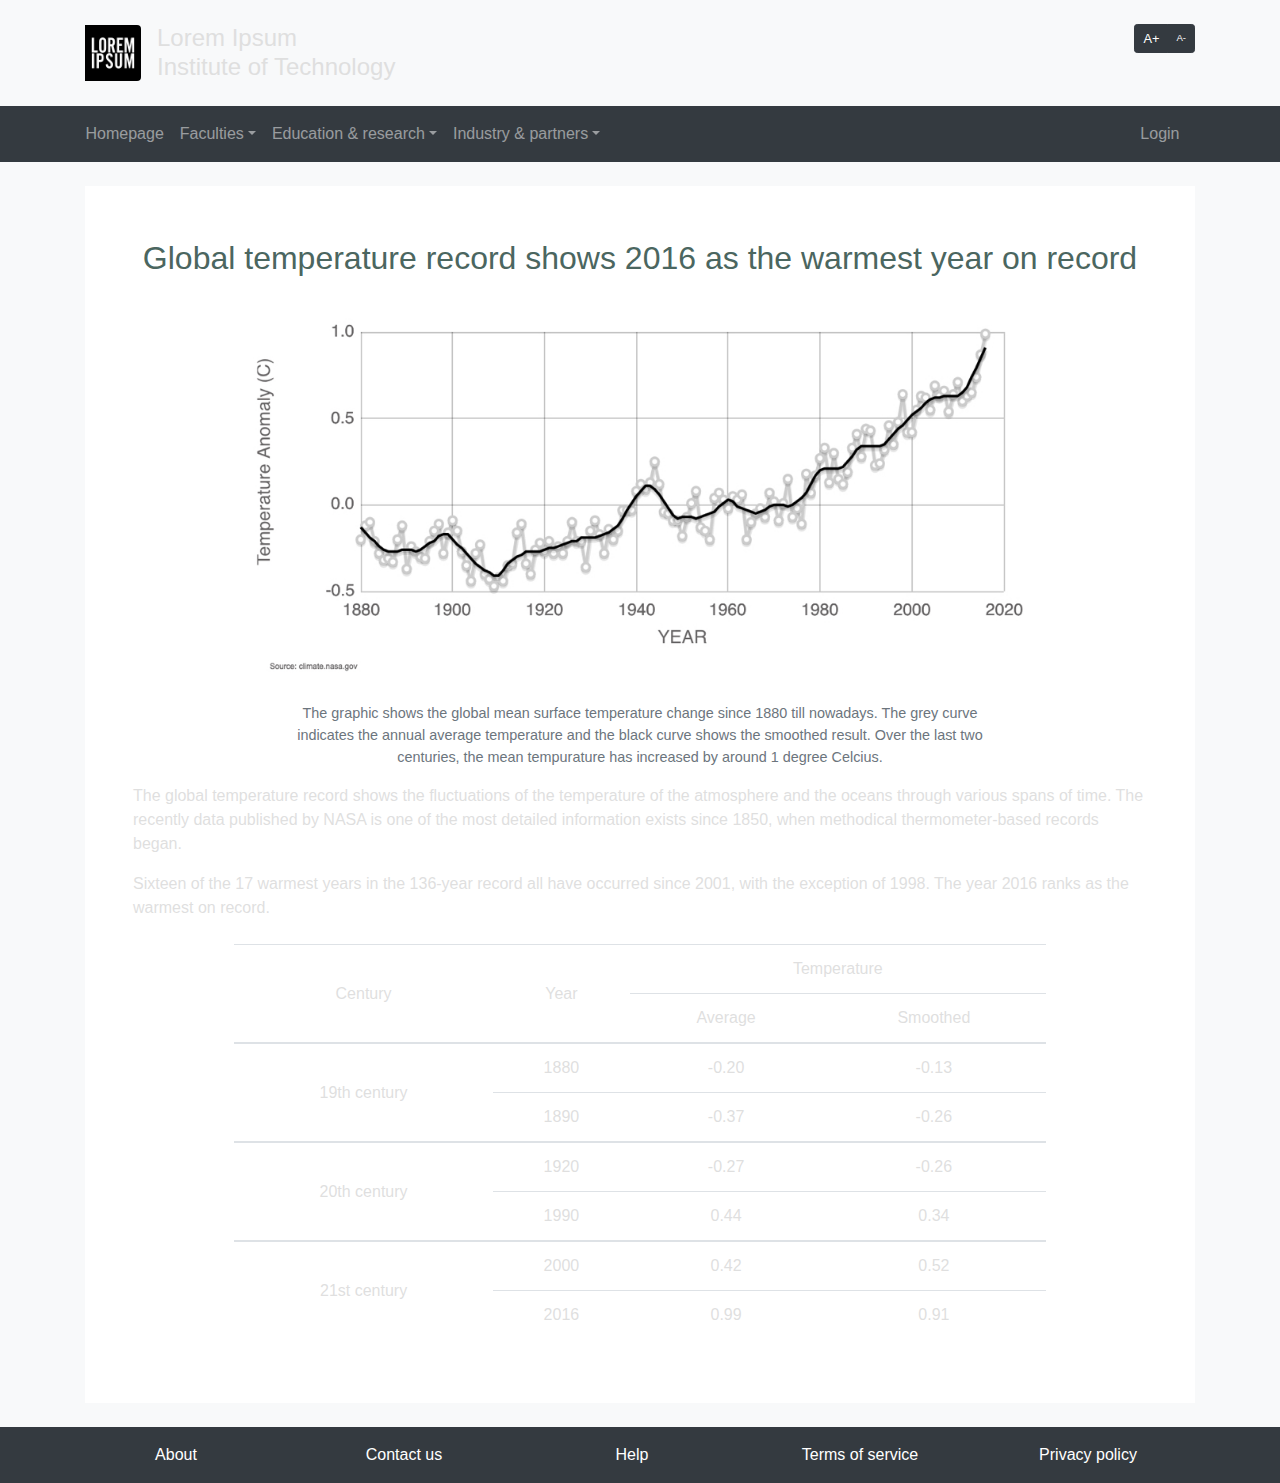
==== article.html @ 2119c1ca "init" ====
<!DOCTYPE html>
<html lang="en" id="root">

<head>
    <meta charset="UTF-8">
    <meta name="viewport" content="width=device-width, initial-scale=1, shrink-to-fit=no">
    <meta http-equiv="X-UA-Compatible" content="ie=edge">
    <title>Lorem Ipsum Institute of Technolgoy</title>
    <link href="./css/bootstrap.css" rel="stylesheet">
    <link href="./css/common.css" rel="stylesheet">
    <link href="./css/article.css" rel="stylesheet">
</head>

<body class="d-flex flex-column bg-light">
    <div class="container-fluid d-none d-lg-block my-4 header">
        <div class="container">
            <div class="row no-gutters">
                <div class="col-8 media">
                    <img class="align-self-center mr-3 rounded-right logo" src="./img/logo.jpg">
                    <div class="media-body align-self-center">
                        <div class="mb-0 title">Lorem Ipsum
                            <br>Institute of Technology
                        </div>
                    </div>
                </div>
                <div class="col-4">
                    <div class="btn-toolbar justify-content-end">
                        <div class="btn-group btn-group-sm">
                            <button class="btn btn-dark font-increase-button" id="font-increase-button">A+</button>
                            <button class="btn btn-dark font-decrease-button" id="font-decrease-button">A-</button>
                        </div>
                    </div>
                </div>
            </div>
        </div>
    </div>

    <div class="container-fluid bg-dark nav">
        <div class="container">
            <div class="navbar navbar-dark bg-dark navbar-expand-lg px-0">
                <div class="navbar-brand d-lg-none">
                    <img class="rounded-right" src="./img/logo.jpg" width="40" height="40">
                </div>
                <button class="navbar-toggler" type="button">
                    <span class="navbar-toggler-icon"></span>
                </button>
                <div class="collapse navbar-collapse" id="nav-bar-content">
                    <div class="navbar-nav mr-auto">
                        <div class="nav-item">
                            <a class="nav-link" href="./">Homepage</a>
                        </div>
                        <div class="nav-item dropdown">
                            <a class="nav-link dropdown-toggle" href="#" id="nav-bar-faculties">Faculties</a>
                            <div class="dropdown-menu">
                                <div>
                                    <a class="dropdown-item" href="./empty.html?title=Applied+sciences">Applied sciences</a>
                                </div>
                                <div>
                                    <a class="dropdown-item" href="./empty.html?title=Architecture+%26+planning">Architecture &amp; planning</a>
                                </div>
                                <div>
                                    <a class="dropdown-item" href="./empty.html?title=Construction+%26+environment">Construction &amp; environment</a>
                                </div>
                                <div>
                                    <a class="dropdown-item" href="./empty.html?title=Engineering">Engineering</a>
                                </div>
                                <div>
                                    <a class="dropdown-item" href="./empty.html?title=Health+%26+social+sciences">Health &amp; social sciences</a>
                                </div>
                            </div>
                        </div>
                        <div class="nav-item dropdown">
                            <a class="nav-link dropdown-toggle" href="#" id="nav-bar-education">Education &amp; research</a>
                            <div class="dropdown-menu">
                                <div>
                                    <a class="dropdown-item" href="./empty.html?title=Bachelor">Bachelor</a>
                                </div>
                                <div>
                                    <a class="dropdown-item" href="./empty.html?title=Master">Master</a>
                                </div>
                                <div>
                                    <a class="dropdown-item" href="./empty.html?title=Continuing+education">Continuing education</a>
                                </div>
                                <div>
                                    <a class="dropdown-item" href="./empty.html?title=Doctorate">Doctorate</a>
                                </div>
                            </div>
                        </div>
                        <div class="nav-item dropdown">
                            <a class="nav-link dropdown-toggle" href="#" id="nav-bar-industry">Industry &amp; partners</a>
                            <div class="dropdown-menu">
                                <div>
                                    <a class="dropdown-item" href="./empty.html?title=Public+relations">Public relations</a>
                                </div>
                                <div>
                                    <a class="dropdown-item" href="./empty.html?title=Commercialization">Commercialization</a>
                                </div>
                                <div>
                                    <a class="dropdown-item" href="./empty.html?title=Sponsors+%26+partners">Sponsors &amp; partners</a>
                                </div>
                            </div>
                        </div>
                    </div>
                    <div class="navbar-nav">
                        <div class="nav-item">
                            <a class="nav-link" href="./login.html">Login</a>
                        </div>
                    </div>
                </div>
            </div>
            <div class="d-lg-none">
                <div class="btn-toolbar justify-content-end">
                    <div class="btn-group btn-group-sm">
                        <button class="btn btn-dark text-white font-increase-button" id="font-increase-button-1">A+</button>
                        <button class="btn btn-dark text-white font-decrease-button" id="font-decrease-button-1">A-</button>
                    </div>
                </div>
            </div>
        </div>
    </div>

    <div class="container mt-4 main" id="main">
        <div class="p-5 bg-white">
            <div class="text-primary text-center mb-4 title">Global temperature record shows 2016 as the warmest year on record</div>
            <div class="text-center wrapper">
                <img src="./img/temperature.jpg" class="figure-img img-fluid">
                <p class="figure-caption text-center px-5">The graphic shows the global mean surface temperature change since 1880 till nowadays. The grey curve indicates
                    the annual average temperature and the black curve shows the smoothed result. Over the last two centuries,
                    the mean tempurature has increased by around 1 degree Celcius.</p>
            </div>
            <p>The global temperature record shows the fluctuations of the temperature of the atmosphere and the oceans through
                various spans of time. The recently data published by NASA is one of the most detailed information exists
                since 1850, when methodical thermometer-based records began.
            </p>
            <p>Sixteen of the 17 warmest years in the 136-year record all have occurred since 2001, with the exception of 1998.
                The year 2016 ranks as the warmest on record.</p>
            <div class="table-responsive mt-4 wrapper">
                <table class="table text-center">
                    <col>
                    <col>
                    <colgroup span="2"></colgroup>
                    <tbody class="thead-dark">
                        <tr>
                            <td class="align-middle" rowspan="2">Century</td>
                            <td class="align-middle" rowspan="2">Year</td>
                            <td class="align-middle" colspan="2">Temperature</td>
                        </tr>
                        <tr>
                            <td class="align-middle">Average</td>
                            <td class="align-middle">Smoothed</td>
                        </tr>
                    </tbody>
                    <tbody>
                        <tr>
                            <td class="align-middle" rowspan="2">19th century</td>
                            <td>1880</td>
                            <td>-0.20</td>
                            <td>-0.13</td>
                        </tr>
                        <tr>
                            <td>1890</td>
                            <td>-0.37</td>
                            <td>-0.26</td>
                        </tr>
                    </tbody>
                    <tbody>
                        <tr>
                            <td class="align-middle" rowspan="2">20th century</td>
                            <td>1920</td>
                            <td>-0.27</td>
                            <td>-0.26</td>
                        </tr>
                        <tr>
                            <td>1990</td>
                            <td>0.44</td>
                            <td>0.34</td>
                        </tr>
                    </tbody>
                    <tbody>
                        <tr>
                            <td class="align-middle" rowspan="2">21st century</td>
                            <td>2000</td>
                            <td>0.42</td>
                            <td>0.52</td>
                        </tr>
                        <tr>
                            <td>2016</td>
                            <td>0.99</td>
                            <td>0.91</td>
                        </tr>
                    </tbody>
                </table>
            </div>
        </div>
    </div>

    <div class="container-fluid bg-dark mt-4 footer">
        <div class="container text-center py-3">
            <div class="row justify-content-around">
                <a class="col-12 col-md mr-3 text-white" href="./empty.html?title=About">About</a>
                <a class="col-12 col-md mr-3 text-white" href="./empty.html?title=Contact+us">Contact us</a>
                <a class="col-12 col-md mr-3 text-white" href="./empty.html?title=Help">Help</a>
                <a class="col-12 col-md mr-3 text-white" href="./empty.html?title=Terms+of+services">Terms of service</a>
                <a class="col-12 col-md mr-3 text-white" href="./empty.html?title=Privacy+policy">Privacy policy</a>
            </div>
        </div>
    </div>
    
    <script type="text/javascript" src="./js/jquery.js"></script>
    <script type="text/javascript" src="./js/popper.js"></script>
    <script type="text/javascript" src="./js/bootstrap.js"></script>
    <script type="text/javascript" src="./js/common.js"></script>
    <script type="text/javascript" src="./js/article.js"></script>
</body>

</html>
---- css/common.css ----
html {
    font-size: 1rem
}

body,
html {
    height: 100%
}

body a,
body div,
body p {
    color: #dfdfdf
}

body a:hover {
    color: #cdcdcd
}

.title {
    font-size: 2rem;
    font-weight: 100
}

.subtitle {
    font-size: 1.2rem
}

.header .logo {
    height: 3.5rem;
    width: 3.5rem
}

.header .title {
    font-size: 1.5rem;
    line-height: 1.8rem
}

.header .font-increase-button,
.nav .font-increase-button {
    font-size: .8rem
}

.header .font-decrease-button,
.nav .font-decrease-button {
    font-size: .6rem
}

.footer,
.header,
.nav {
    flex: 0 0 auto
}

.main {
    flex: 1 0 auto
}
---- css/article.css ----
.main .wrapper {
    margin: auto;
    width: 80%
}
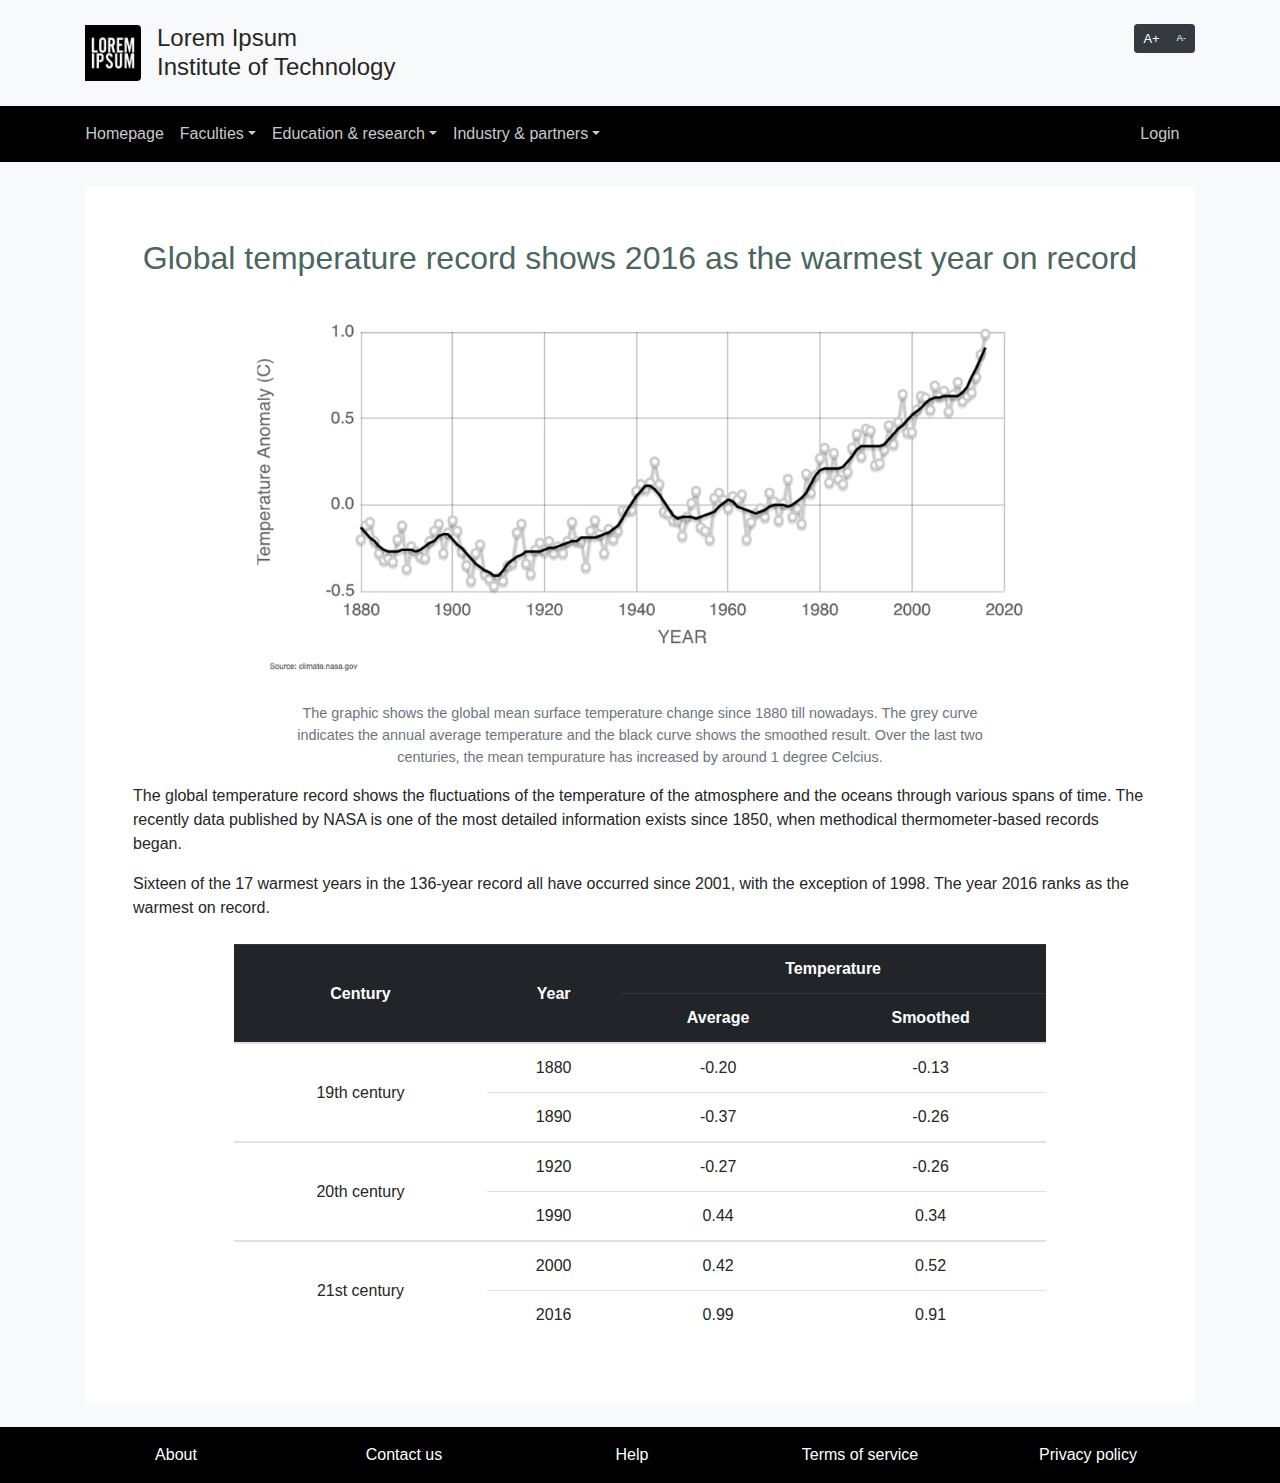
==== commit efca83de: "changes for ex5 (images) and ex 6 (table)" ====
--- a/article.html
+++ b/article.html
@@ -16,7 +16,7 @@
         <div class="container">
             <div class="row no-gutters">
                 <div class="col-8 media">
-                    <img class="align-self-center mr-3 rounded-right logo" src="./img/logo.jpg">
+                    <img class="align-self-center mr-3 rounded-right logo" src="./img/logo.jpg" alt="Logo of the Lorem Ipsum Institute of Technology">
                     <div class="media-body align-self-center">
                         <div class="mb-0 title">Lorem Ipsum
                             <br>Institute of Technology
@@ -123,10 +123,14 @@
         <div class="p-5 bg-white">
             <div class="text-primary text-center mb-4 title">Global temperature record shows 2016 as the warmest year on record</div>
             <div class="text-center wrapper">
-                <img src="./img/temperature.jpg" class="figure-img img-fluid">
-                <p class="figure-caption text-center px-5">The graphic shows the global mean surface temperature change since 1880 till nowadays. The grey curve indicates
-                    the annual average temperature and the black curve shows the smoothed result. Over the last two centuries,
-                    the mean tempurature has increased by around 1 degree Celcius.</p>
+                <figure role="group">
+                    <img src="./img/temperature.jpg" alt="Line chart of global average annual temperature" class="figure-img img-fluid">
+                    <figcaption>
+                        <p class="figure-caption text-center px-5">The graphic shows the global mean surface temperature change since 1880 till nowadays. The grey curve indicates
+                            the annual average temperature and the black curve shows the smoothed result. Over the last two centuries,
+                            the mean tempurature has increased by around 1 degree Celcius.</p>
+                    </figcaption>
+                </figure>
             </div>
             <p>The global temperature record shows the fluctuations of the temperature of the atmosphere and the oceans through
                 various spans of time. The recently data published by NASA is one of the most detailed information exists
@@ -136,18 +140,15 @@
                 The year 2016 ranks as the warmest on record.</p>
             <div class="table-responsive mt-4 wrapper">
                 <table class="table text-center">
-                    <col>
-                    <col>
-                    <colgroup span="2"></colgroup>
                     <tbody class="thead-dark">
                         <tr>
-                            <td class="align-middle" rowspan="2">Century</td>
-                            <td class="align-middle" rowspan="2">Year</td>
-                            <td class="align-middle" colspan="2">Temperature</td>
-                        </tr>
-                        <tr>
-                            <td class="align-middle">Average</td>
-                            <td class="align-middle">Smoothed</td>
+                            <th class="align-middle" rowspan="2" scope="rowgroup">Century</th>
+                            <th class="align-middle" rowspan="2" scope="rowgroup">Year</th>
+                            <th class="align-middle" colspan="2" scope="colgroup">Temperature</th>
+                        </tr>
+                        <tr>
+                            <th class="align-middle">Average</th>
+                            <th class="align-middle">Smoothed</th>
                         </tr>
                     </tbody>
                     <tbody>
--- a/css/common.css
+++ b/css/common.css
@@ -10,12 +10,35 @@
 body a,
 body div,
 body p {
-    color: #dfdfdf
+    color: #262626
 }
 
 body a:hover {
-    color: #cdcdcd
+    color: #2f67ff
 }
+
+h2 {
+  font-size: 1rem !important;
+  font-weight: bold
+}
+
+.bg-dark {
+  background-color: #000 !important
+}
+
+.navbar-dark .navbar-nav .nav-link {
+    color: rgba(255,255,255,0.8) !important;
+}
+
+.navbar-dark .navbar-nav .nav-link:hover {
+    color: rgba(255,255,255, 1) !important;
+}
+
+.dropdown-item:focus, .dropdown-item:hover {
+    color: rgba(255,255,255,0.8) !important;
+    background-color: #262626 !important;
+}
+
 
 .title {
     font-size: 2rem;
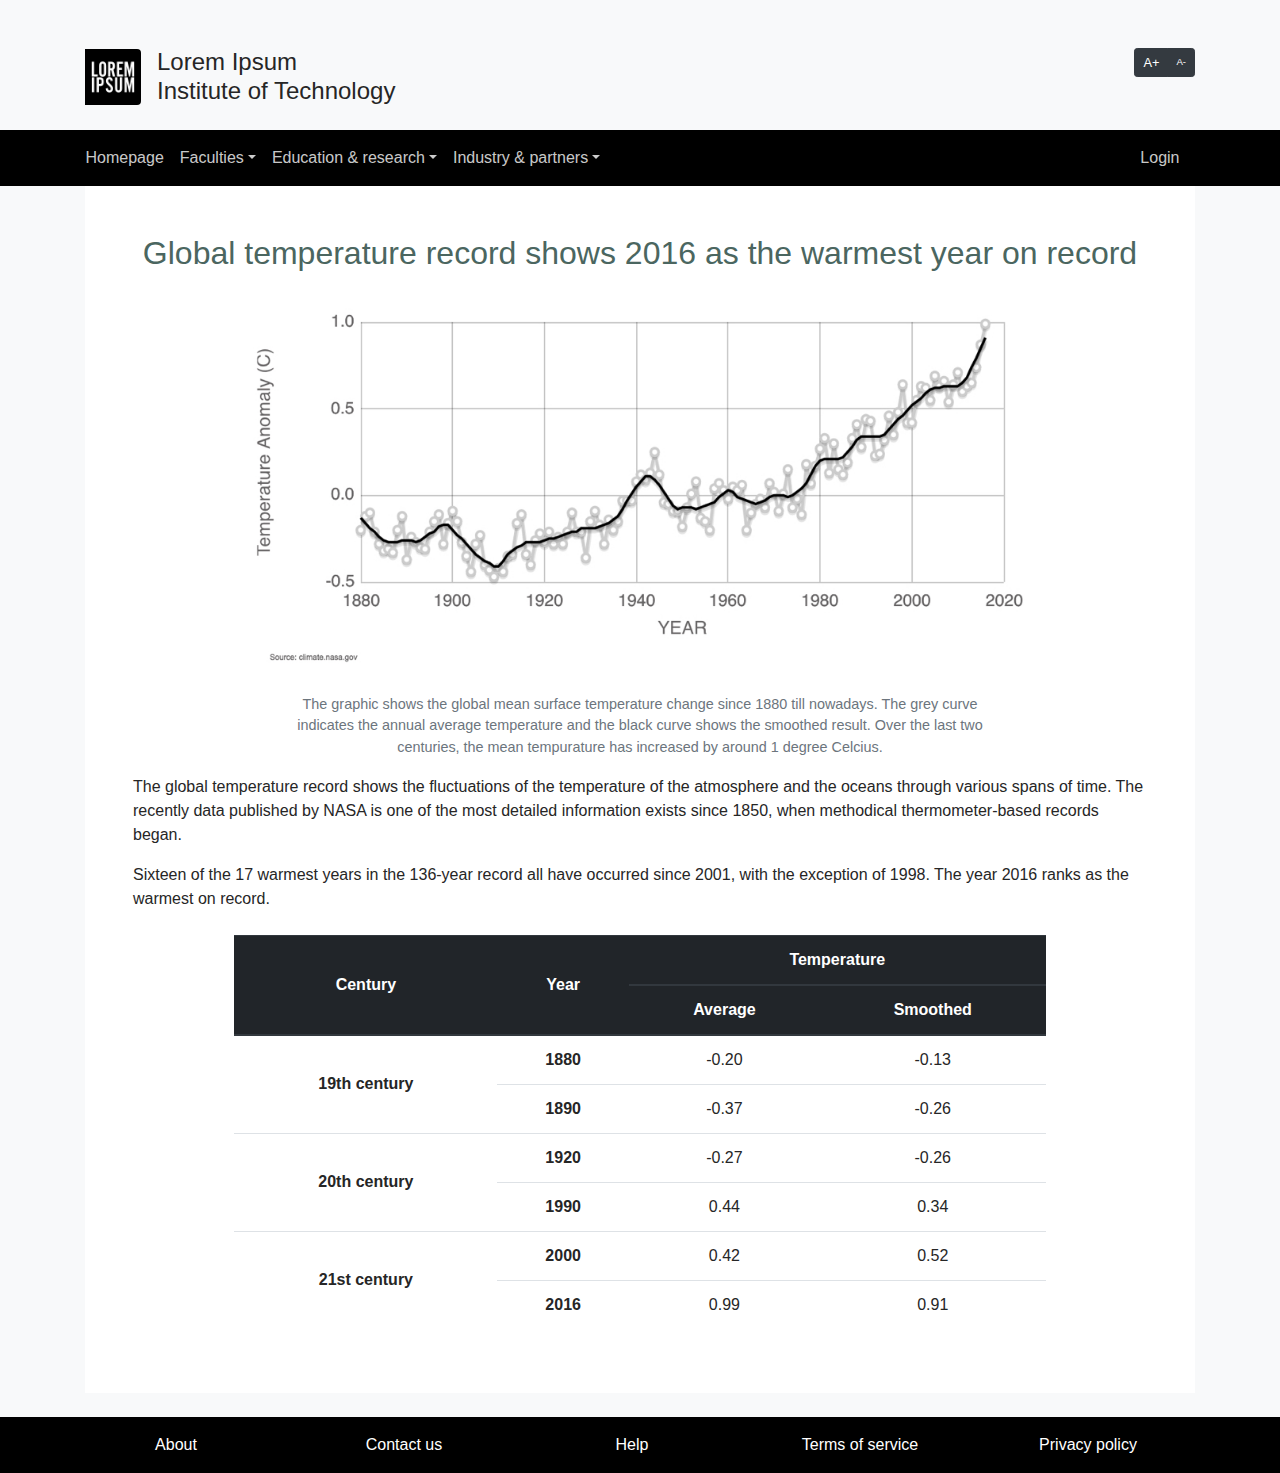
==== commit 8b571f16: "finalized code" ====
--- a/article.html
+++ b/article.html
@@ -12,116 +12,124 @@
 </head>
 
 <body class="d-flex flex-column bg-light">
-    <div class="container-fluid d-none d-lg-block my-4 header">
-        <div class="container">
-            <div class="row no-gutters">
-                <div class="col-8 media">
-                    <img class="align-self-center mr-3 rounded-right logo" src="./img/logo.jpg" alt="Logo of the Lorem Ipsum Institute of Technology">
-                    <div class="media-body align-self-center">
-                        <div class="mb-0 title">Lorem Ipsum
-                            <br>Institute of Technology
-                        </div>
-                    </div>
-                </div>
-                <div class="col-4">
-                    <div class="btn-toolbar justify-content-end">
-                        <div class="btn-group btn-group-sm">
-                            <button class="btn btn-dark font-increase-button" id="font-increase-button">A+</button>
-                            <button class="btn btn-dark font-decrease-button" id="font-decrease-button">A-</button>
-                        </div>
-                    </div>
-                </div>
-            </div>
-        </div>
-    </div>
-
-    <div class="container-fluid bg-dark nav">
-        <div class="container">
-            <div class="navbar navbar-dark bg-dark navbar-expand-lg px-0">
-                <div class="navbar-brand d-lg-none">
-                    <img class="rounded-right" src="./img/logo.jpg" width="40" height="40">
-                </div>
-                <button class="navbar-toggler" type="button">
-                    <span class="navbar-toggler-icon"></span>
-                </button>
-                <div class="collapse navbar-collapse" id="nav-bar-content">
-                    <div class="navbar-nav mr-auto">
-                        <div class="nav-item">
-                            <a class="nav-link" href="./">Homepage</a>
-                        </div>
-                        <div class="nav-item dropdown">
-                            <a class="nav-link dropdown-toggle" href="#" id="nav-bar-faculties">Faculties</a>
-                            <div class="dropdown-menu">
-                                <div>
-                                    <a class="dropdown-item" href="./empty.html?title=Applied+sciences">Applied sciences</a>
-                                </div>
-                                <div>
-                                    <a class="dropdown-item" href="./empty.html?title=Architecture+%26+planning">Architecture &amp; planning</a>
-                                </div>
-                                <div>
-                                    <a class="dropdown-item" href="./empty.html?title=Construction+%26+environment">Construction &amp; environment</a>
-                                </div>
-                                <div>
-                                    <a class="dropdown-item" href="./empty.html?title=Engineering">Engineering</a>
-                                </div>
-                                <div>
-                                    <a class="dropdown-item" href="./empty.html?title=Health+%26+social+sciences">Health &amp; social sciences</a>
-                                </div>
-                            </div>
-                        </div>
-                        <div class="nav-item dropdown">
-                            <a class="nav-link dropdown-toggle" href="#" id="nav-bar-education">Education &amp; research</a>
-                            <div class="dropdown-menu">
-                                <div>
-                                    <a class="dropdown-item" href="./empty.html?title=Bachelor">Bachelor</a>
-                                </div>
-                                <div>
-                                    <a class="dropdown-item" href="./empty.html?title=Master">Master</a>
-                                </div>
-                                <div>
-                                    <a class="dropdown-item" href="./empty.html?title=Continuing+education">Continuing education</a>
-                                </div>
-                                <div>
-                                    <a class="dropdown-item" href="./empty.html?title=Doctorate">Doctorate</a>
-                                </div>
-                            </div>
-                        </div>
-                        <div class="nav-item dropdown">
-                            <a class="nav-link dropdown-toggle" href="#" id="nav-bar-industry">Industry &amp; partners</a>
-                            <div class="dropdown-menu">
-                                <div>
-                                    <a class="dropdown-item" href="./empty.html?title=Public+relations">Public relations</a>
-                                </div>
-                                <div>
-                                    <a class="dropdown-item" href="./empty.html?title=Commercialization">Commercialization</a>
-                                </div>
-                                <div>
-                                    <a class="dropdown-item" href="./empty.html?title=Sponsors+%26+partners">Sponsors &amp; partners</a>
-                                </div>
-                            </div>
-                        </div>
-                    </div>
-                    <div class="navbar-nav">
-                        <div class="nav-item">
-                            <a class="nav-link" href="./login.html">Login</a>
-                        </div>
-                    </div>
-                </div>
-            </div>
-            <div class="d-lg-none">
-                <div class="btn-toolbar justify-content-end">
-                    <div class="btn-group btn-group-sm">
-                        <button class="btn btn-dark text-white font-increase-button" id="font-increase-button-1">A+</button>
-                        <button class="btn btn-dark text-white font-decrease-button" id="font-decrease-button-1">A-</button>
-                    </div>
-                </div>
-            </div>
-        </div>
-    </div>
-
-    <div class="container mt-4 main" id="main">
-        <div class="p-5 bg-white">
-            <div class="text-primary text-center mb-4 title">Global temperature record shows 2016 as the warmest year on record</div>
+  <div class="skip-link-container">
+    <a href="#navigation" aria-label="skip link to naviagtion">Skip to navigation</a>
+    <a href="#main" aria-label="skip link to content">Skip to main content</a>
+    <a href="#footer" aria-label="skip link to footer">Skip to footer</a>
+  </div>
+  <header class="container-fluid d-none d-lg-block my-4 header" role="banner">
+      <div class="container">
+          <div class="row no-gutters">
+              <div class="col-8 media">
+                  <img class="align-self-center mr-3 rounded-right logo" src="./img/logo.jpg" alt="Lorem Ipsum Logo">
+                  <div class="media-body align-self-center">
+                      <div class="mb-0 title">Lorem Ipsum
+                          <br>Institute of Technology
+                      </div>
+                  </div>
+              </div>
+              <div class="col-4">
+                  <div class="btn-toolbar justify-content-end">
+                      <div class="btn-group btn-group-sm">
+                          <button class="btn btn-dark font-increase-button" id="font-increase-button" onclick="increaseFontSize()" aria-label="Increase font size">A+</button>
+                          <button class="btn btn-dark font-decrease-button" id="font-decrease-button" onclick="decreaseFontSize()" aria-label="Decrease font size">A-</button>
+                      </div>
+                  </div>
+              </div>
+          </div>
+      </div>
+  </header>
+
+  <div class="container-fluid bg-dark nav">
+      <div class="container">
+          <nav id="navigation" class="navbar navbar-dark bg-dark navbar-expand-lg px-0" role="navigation">
+              <div class="navbar-brand d-lg-none">
+                  <a class="nav-link" href="./" role="button">
+                    <img class="rounded-right" src="./img/logo.jpg" alt="Logo of the Lorem Ipsum Institute of Technology" width="40" height="40">
+                  </a>
+              </div>
+              <button class="navbar-toggler d-lg-none" type="button" aria-label="Open menu on small screens">
+                  <span class="navbar-toggler-icon"></span>
+              </button>
+              <div class="collapse navbar-collapse" id="nav-bar-content">
+                  <ul class="navbar-nav mr-auto">
+                      <li class="nav-item">
+                          <a class="nav-link" href="./" role="button">Homepage</a>
+                      </li>
+                      <li class="nav-item dropdown">
+                          <a class="nav-link dropdown-toggle" href="#" id="nav-bar-faculties" aria-haspopup="true" aria-expanded="false" onclick="changeExpanded('nav-bar-faculties')" role="button">Faculties</a>
+                          <ul class="dropdown-menu" aria-label="Sub-Menu of Faculties">
+                              <li>
+                                  <a class="dropdown-item" href="./empty.html?title=Applied+sciences" role="button">Applied sciences</a>
+                              </li>
+                              <li>
+                                  <a class="dropdown-item" href="./empty.html?title=Architecture+%26+planning" role="button">Architecture &amp; planning</a>
+                              </li>
+                              <li>
+                                  <a class="dropdown-item" href="./empty.html?title=Construction+%26+environment" role="button">Construction &amp; environment</a>
+                              </li>
+                              <li>
+                                  <a class="dropdown-item" href="./empty.html?title=Engineering" role="button">Engineering</a>
+                              </li>
+                              <li>
+                                  <a class="dropdown-item" href="./empty.html?title=Health+%26+social+sciences" role="button">Health &amp; social sciences</a>
+                              </li>
+                          </ul>
+                      </li>
+                      <li class="nav-item dropdown">
+                          <a class="nav-link dropdown-toggle" href="#" id="nav-bar-education" aria-haspopup="true" aria-expanded="false" onclick="changeExpanded('nav-bar-education')" role="button">Education &amp; research</a>
+                          <ul class="dropdown-menu" aria-label="Sub-Menu of Education and Research">
+                              <li>
+                                  <a class="dropdown-item" href="./empty.html?title=Bachelor" role="button">Bachelor</a>
+                              </li>
+                              <li>
+                                  <a class="dropdown-item" href="./empty.html?title=Master" role="button">Master</a>
+                              </li>
+                              <li>
+                                  <a class="dropdown-item" href="./empty.html?title=Continuing+education" role="button">Continuing education</a>
+                              </li>
+                              <li>
+                                  <a class="dropdown-item" href="./empty.html?title=Doctorate" role="button">Doctorate</a>
+                              </li>
+                          </ul>
+                      </li>
+                      <li class="nav-item dropdown">
+                          <a class="nav-link dropdown-toggle" href="#" id="nav-bar-industry" aria-haspopup="true" aria-expanded="false" onclick="changeExpanded('nav-bar-industry')" role="button">Industry &amp; partners</a>
+                          <ul class="dropdown-menu" aria-label="Sub-Menu of Industry and Partners">
+                              <li>
+                                  <a class="dropdown-item" href="./empty.html?title=Public+relations" role="button">Public relations</a>
+                              </li>
+                              <li>
+                                  <a class="dropdown-item" href="./empty.html?title=Commercialization" role="button">Commercialization</a>
+                              </li>
+                              <li>
+                                  <a class="dropdown-item" href="./empty.html?title=Sponsors+%26+partners" role="button">Sponsors &amp; partners</a>
+                              </li>
+                          </ul>
+                      </li>
+                  </ul>
+                  <ul class="navbar-nav">
+                      <li class="nav-item">
+                          <a class="nav-link" href="./login.html" role="button">Login</a>
+                      </li>
+                  </ul>
+              </div>
+          </nav>
+          <div class="d-lg-none">
+              <div class="btn-toolbar justify-content-end">
+                  <div class="btn-group btn-group-sm mb-2">
+                      <button class="btn btn-dark text-white font-increase-button" id="font-increase-button-1" onclick="increaseFontSize()" aria-label="Increase font size">A+</button>
+                      <button class="btn btn-dark text-white font-decrease-button" id="font-decrease-button-1" onclick="decreaseFontSize()" aria-label="Decrease font size">A-</button>
+                  </div>
+              </div>
+          </div>
+      </div>
+  </div>
+
+
+    <main class="container main" id="main" role="main">
+        <article class="p-5 bg-white" aria-label="Article about Global temperature records">
+            <h1 class="text-primary text-center mb-4 title">Global temperature record shows 2016 as the warmest year on record</h1>
             <div class="text-center wrapper">
                 <figure role="group">
                     <img src="./img/temperature.jpg" alt="Line chart of global average annual temperature" class="figure-img img-fluid">
@@ -140,62 +148,58 @@
                 The year 2016 ranks as the warmest on record.</p>
             <div class="table-responsive mt-4 wrapper">
                 <table class="table text-center">
-                    <tbody class="thead-dark">
-                        <tr>
-                            <th class="align-middle" rowspan="2" scope="rowgroup">Century</th>
-                            <th class="align-middle" rowspan="2" scope="rowgroup">Year</th>
+                    <thead class="thead-dark">
+                        <tr>
+                            <th class="align-middle" rowspan="2" scope="col">Century</th>
+                            <th class="align-middle" rowspan="2" scope="col">Year</th>
                             <th class="align-middle" colspan="2" scope="colgroup">Temperature</th>
                         </tr>
                         <tr>
-                            <th class="align-middle">Average</th>
-                            <th class="align-middle">Smoothed</th>
-                        </tr>
-                    </tbody>
+                            <th class="align-middle" scope="col">Average</th>
+                            <th class="align-middle" scope="col">Smoothed</th>
+                        </tr>
+                    </thead>
                     <tbody>
                         <tr>
-                            <td class="align-middle" rowspan="2">19th century</td>
-                            <td>1880</td>
+                            <th class="align-middle" rowspan="2" scope="rowgroup">19th century</th>
+                            <th scope="row">1880</th>
                             <td>-0.20</td>
                             <td>-0.13</td>
                         </tr>
                         <tr>
-                            <td>1890</td>
+                            <th scope="row">1890</th>
                             <td>-0.37</td>
                             <td>-0.26</td>
                         </tr>
-                    </tbody>
-                    <tbody>
-                        <tr>
-                            <td class="align-middle" rowspan="2">20th century</td>
-                            <td>1920</td>
+                        <tr>
+                            <th class="align-middle" rowspan="2" scope="rowgroup">20th century</th>
+                            <th scope="row">1920</th>
                             <td>-0.27</td>
                             <td>-0.26</td>
                         </tr>
                         <tr>
-                            <td>1990</td>
+                            <th scope="row">1990</th>
                             <td>0.44</td>
                             <td>0.34</td>
                         </tr>
-                    </tbody>
-                    <tbody>
-                        <tr>
-                            <td class="align-middle" rowspan="2">21st century</td>
-                            <td>2000</td>
+                        <tr>
+                            <th class="align-middle" rowspan="2" scope="rowgroup">21st century</th>
+                            <th scope="row">2000</th>
                             <td>0.42</td>
                             <td>0.52</td>
                         </tr>
                         <tr>
-                            <td>2016</td>
+                            <th scope="row">2016</th>
                             <td>0.99</td>
                             <td>0.91</td>
                         </tr>
                     </tbody>
                 </table>
             </div>
-        </div>
-    </div>
-
-    <div class="container-fluid bg-dark mt-4 footer">
+        </article>
+    </main>
+
+    <footer id="footer" class="container-fluid bg-dark mt-4 footer" role="contentinfo">
         <div class="container text-center py-3">
             <div class="row justify-content-around">
                 <a class="col-12 col-md mr-3 text-white" href="./empty.html?title=About">About</a>
@@ -205,8 +209,8 @@
                 <a class="col-12 col-md mr-3 text-white" href="./empty.html?title=Privacy+policy">Privacy policy</a>
             </div>
         </div>
-    </div>
-    
+    </footer>
+
     <script type="text/javascript" src="./js/jquery.js"></script>
     <script type="text/javascript" src="./js/popper.js"></script>
     <script type="text/javascript" src="./js/bootstrap.js"></script>
--- a/css/common.css
+++ b/css/common.css
@@ -78,3 +78,11 @@
 .main {
     flex: 1 0 auto
 }
+
+.skip-link-container a, .skip-link-container a:visited {
+  color: transparent !important;
+}
+
+.skip-link-container a:focus, .skip-link-container a:hover {
+  color: #000 !important;
+}
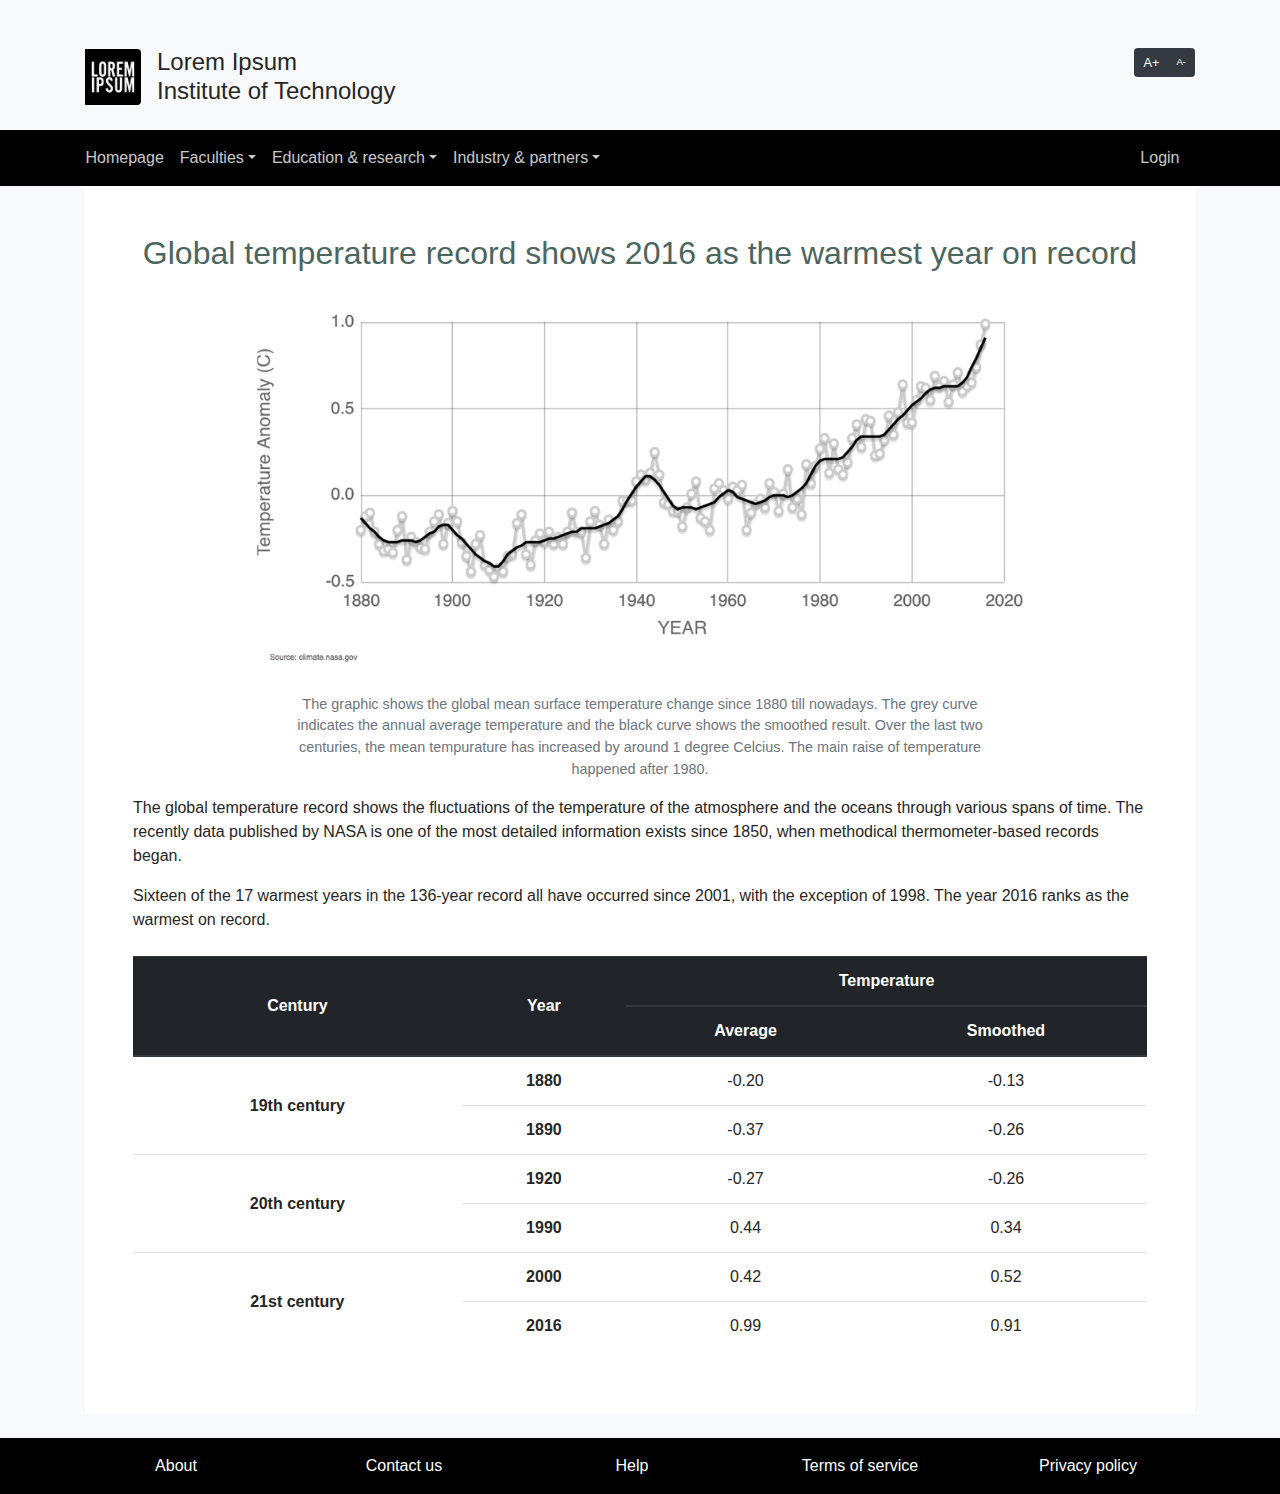
==== commit 63dccad1: "final changes" ====
--- a/article.html
+++ b/article.html
@@ -128,15 +128,15 @@
 
 
     <main class="container main" id="main" role="main">
-        <article class="p-5 bg-white" aria-label="Article about Global temperature records">
+        <article class="p-2 p-sm-5 bg-white" aria-label="Article about Global temperature records">
             <h1 class="text-primary text-center mb-4 title">Global temperature record shows 2016 as the warmest year on record</h1>
             <div class="text-center wrapper">
                 <figure role="group">
                     <img src="./img/temperature.jpg" alt="Line chart of global average annual temperature" class="figure-img img-fluid">
                     <figcaption>
-                        <p class="figure-caption text-center px-5">The graphic shows the global mean surface temperature change since 1880 till nowadays. The grey curve indicates
+                        <p class="figure-caption text-center px-sm-5">The graphic shows the global mean surface temperature change since 1880 till nowadays. The grey curve indicates
                             the annual average temperature and the black curve shows the smoothed result. Over the last two centuries,
-                            the mean tempurature has increased by around 1 degree Celcius.</p>
+                            the mean tempurature has increased by around 1 degree Celcius. The main raise of temperature happened after 1980.</p>
                     </figcaption>
                 </figure>
             </div>
@@ -146,7 +146,7 @@
             </p>
             <p>Sixteen of the 17 warmest years in the 136-year record all have occurred since 2001, with the exception of 1998.
                 The year 2016 ranks as the warmest on record.</p>
-            <div class="table-responsive mt-4 wrapper">
+            <div class="table-responsive mt-4">
                 <table class="table text-center">
                     <thead class="thead-dark">
                         <tr>
--- a/css/common.css
+++ b/css/common.css
@@ -79,6 +79,7 @@
     flex: 1 0 auto
 }
 
+
 .skip-link-container a, .skip-link-container a:visited {
   color: transparent !important;
 }
@@ -86,3 +87,12 @@
 .skip-link-container a:focus, .skip-link-container a:hover {
   color: #000 !important;
 }
+
+@media screen and (max-width: 991px) {
+  .skip-link-container{
+    background-color: #000 !important;
+  }
+  .skip-link-container a:focus, .skip-link-container a:hover {
+    color: #fff !important;
+  }
+}
